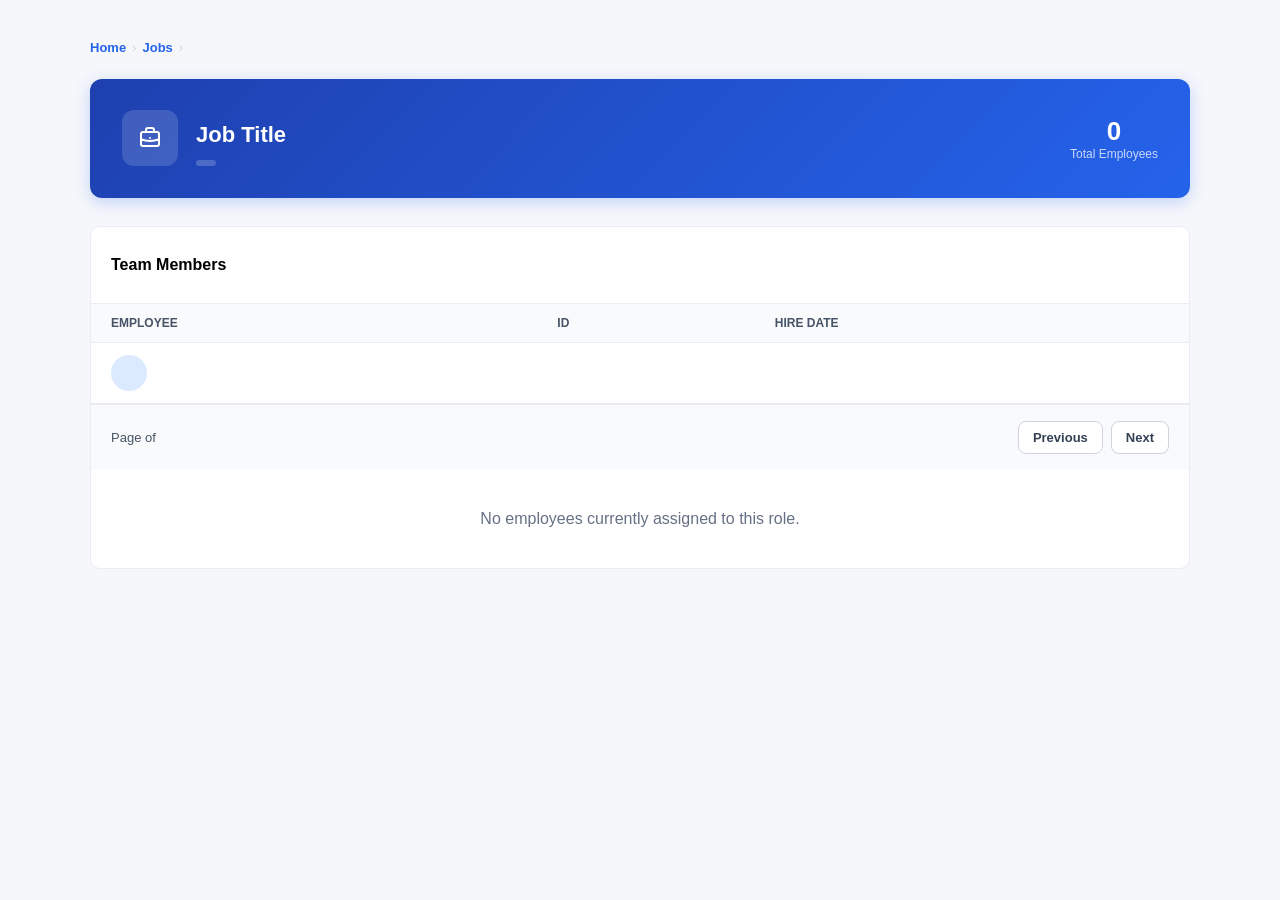
==== HR-Management-Frontend/src/main/resources/templates/job/employees.html @ a3de0bb5 "Merge pull request #10 from KhushiTomarDev/khushi Modified job templates and job controller" ====
<!DOCTYPE html>
<html lang="en" xmlns:th="http://www.thymeleaf.org">
<head>
    <meta charset="UTF-8" />
    <meta name="viewport" content="width=device-width, initial-scale=1.0" />
    <!-- Updated line below to use standard concatenation to fix the parsing error -->
    <title th:text="${job != null} ? ${job.jobTitle} + ' – Employees' : 'Job Employees'">Job Employees</title>
    <link rel="stylesheet" th:href="@{/css/style.css}" />
    <style>
        body { background: #f6f7fb; font-family: 'Inter', sans-serif; }
        .page-wrap { width: min(1100px, 100%); margin: 0 auto; padding: 32px 24px; }
        
        .breadcrumb { display: flex; align-items: center; gap: 6px; font-size: 13px; color: #667085; margin-bottom: 24px; }
        .breadcrumb a { color: #2563eb; text-decoration: none; font-weight: 600; }
        .breadcrumb .sep { color: #d0d5dd; }

        .job-hero {
            background: linear-gradient(135deg, #1e40af 0%, #2563eb 100%);
            border-radius: 12px; padding: 28px 32px; color: #fff;
            display: flex; align-items: center; justify-content: space-between;
            gap: 24px; margin-bottom: 28px; box-shadow: 0 4px 16px rgba(37,99,235,.25);
        }

        .job-icon {
            width: 56px; height: 56px; background: rgba(255,255,255,.15);
            border-radius: 12px; display: flex; align-items: center; justify-content: center;
        }

        .job-hero h1 { font-size: 22px; font-weight: 700; margin-bottom: 4px; }
        .job-id-label { display: inline-flex; padding: 3px 10px; background: rgba(255,255,255,.2); border-radius: 999px; font-size: 12px; font-weight: 700; }

        .salary-chip { display: flex; flex-direction: column; align-items: center; padding: 6px 14px; background: rgba(255,255,255,.15); border-radius: 8px; font-size: 12px; }
        .salary-chip strong { font-size: 15px; font-weight: 700; }

        .table-card { background: #fff; border: 1px solid #eaecf0; border-radius: 10px; overflow: hidden; }
        .table-card-header { display: flex; align-items: center; justify-content: space-between; padding: 16px 20px; border-bottom: 1px solid #eaecf0; }
        
        .data-table { width: 100%; border-collapse: collapse; }
        .data-table th, .data-table td { padding: 12px 20px; border-bottom: 1px solid #eaecf0; text-align: left; font-size: 13px; }
        .data-table th { background: #f9fafb; color: #475467; font-weight: 700; text-transform: uppercase; font-size: 12px; }

        .pagination-footer { padding: 16px 20px; display: flex; align-items: center; justify-content: space-between; background: #f9fafb; border-top: 1px solid #eaecf0; }
        .btn-pagination { padding: 8px 14px; border: 1px solid #d0d5dd; border-radius: 8px; text-decoration: none; color: #344054; background: #fff; font-size: 13px; font-weight: 600; }
        .btn-pagination--disabled { color: #d0d5dd; pointer-events: none; background: #fcfcfc; }
        
        .avatar { width: 36px; height: 36px; border-radius: 50%; background: #dbeafe; color: #1e40af; font-weight: 800; display: inline-flex; align-items: center; justify-content: center; }
    </style>
</head>
<body>

<div class="page-wrap">
    <nav class="breadcrumb">
        <a th:href="@{/}">Home</a>
        <span class="sep">›</span>
        <a th:href="@{/jobs}">Jobs</a>
        <span class="sep">›</span>
        <!-- Fixed breadcrumb logic -->
        <span th:text="${job != null} ? ${job.jobTitle} : 'Employees'"></span>
    </nav>

    <!-- Job Details -->
    <div class="job-hero" th:if="${job != null}">
        <div style="display: flex; align-items: center; gap: 18px;">
            <div class="job-icon">
                <svg width="24" height="24" fill="none" viewBox="0 0 24 24" stroke="white">
                    <path stroke-linecap="round" stroke-linejoin="round" stroke-width="2" d="M21 13.255A23.931 23.931 0 0112 15c-3.183 0-6.22-.62-9-1.745M16 6V4a2 2 0 00-2-2h-4a2 2 0 00-2 2v2m4 6h.01M5 20h14a2 2 0 002-2V8a2 2 0 00-2-2H5a2 2 0 00-2 2v10a2 2 0 002 2z"/>
                </svg>
            </div>
            <div>
                <h1 th:text="${job.jobTitle}">Job Title</h1>
                <span class="job-id-label" th:text="'ID: ' + ${job.jobId}"></span>
            </div>
        </div>
        <div style="text-align: center;">
            <div style="font-size: 26px; font-weight: 800;" th:text="${employeeCount}">0</div>
            <div style="font-size: 12px; opacity: .75;">Total Employees</div>
        </div>
    </div>

    <!-- Table -->
    <div class="table-card">
        <div class="table-card-header">
            <h2 style="font-size: 16px; font-weight: 600;">Team Members</h2>
        </div>

        <table class="data-table" th:if="${!employees.isEmpty()}">
            <thead>
                <tr>
                    <th>Employee</th>
                    <th>ID</th>
                    <th>Hire Date</th>
                </tr>
            </thead>
            <tbody>
                <tr th:each="emp : ${employees}">
                    <td>
                        <div style="display: flex; align-items: center; gap: 12px;">
                            <div class="avatar" th:text="${emp.firstName.substring(0,1)}"></div>
                            <div>
                                <div style="font-weight: 600;" th:text="${emp.firstName} + ' ' + ${emp.lastName}"></div>
                                <div style="font-size: 12px; color: #667085;" th:text="${emp.email}"></div>
                            </div>
                        </div>
                    </td>
                    <td th:text="${emp.employeeId}"></td>
                    <td th:text="${#temporals.format(emp.hireDate, 'MMM dd, yyyy')}"></td>
                </tr>
            </tbody>
        </table>

        <!-- Pagination Footer -->
        <div class="pagination-footer" th:if="${totalPages > 1}">
            <div style="font-size: 13px; color: #475467;">
                Page <span th:text="${currentPage + 1}" style="font-weight: 700;"></span> of <span th:text="${totalPages}" style="font-weight: 700;"></span>
            </div>
            <div style="display: flex; gap: 8px;">
                <a th:href="@{/jobs/{id}/employees(id=${jobId}, page=${currentPage - 1})}"
                   class="btn-pagination" th:classappend="${!hasPrevious} ? 'btn-pagination--disabled'">Previous</a>
                <a th:href="@{/jobs/{id}/employees(id=${jobId}, page=${currentPage + 1})}"
                   class="btn-pagination" th:classappend="${!hasNext} ? 'btn-pagination--disabled'">Next</a>
            </div>
        </div>

        <div th:if="${employees.isEmpty()}" style="padding: 40px; text-align: center; color: #667085;">
            No employees currently assigned to this role.
        </div>
    </div>
</div>

</body>
</html>
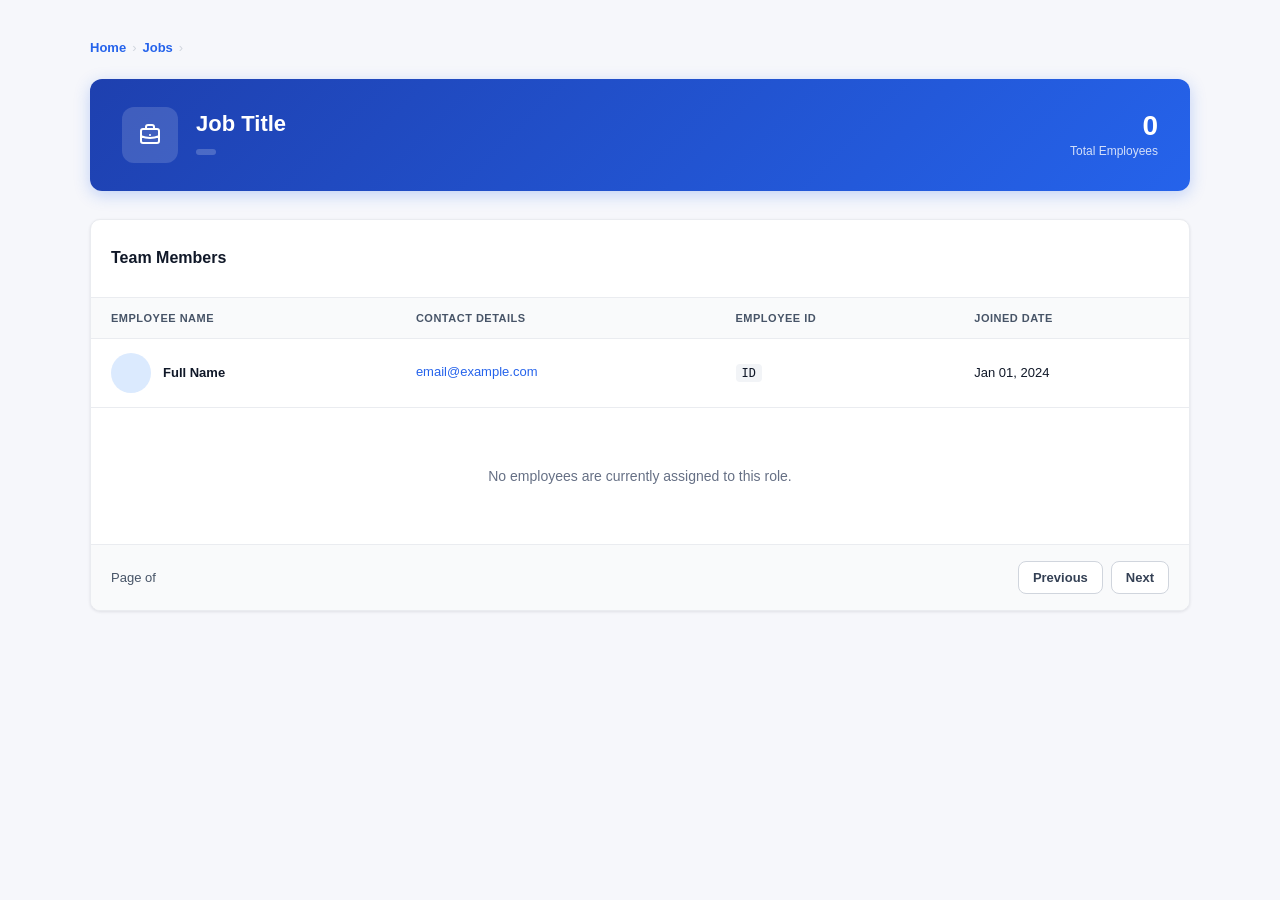
==== commit 514696b8: "Merge pull request #12 from KhushiTomarDev/khushi Updated Employee.html" ====
--- a/HR-Management-Frontend/src/main/resources/templates/job/employees.html
+++ b/HR-Management-Frontend/src/main/resources/templates/job/employees.html
@@ -3,11 +3,10 @@
 <head>
     <meta charset="UTF-8" />
     <meta name="viewport" content="width=device-width, initial-scale=1.0" />
-    <!-- Updated line below to use standard concatenation to fix the parsing error -->
     <title th:text="${job != null} ? ${job.jobTitle} + ' – Employees' : 'Job Employees'">Job Employees</title>
     <link rel="stylesheet" th:href="@{/css/style.css}" />
     <style>
-        body { background: #f6f7fb; font-family: 'Inter', sans-serif; }
+        body { background: #f6f7fb; font-family: 'Inter', sans-serif; color: #101828; }
         .page-wrap { width: min(1100px, 100%); margin: 0 auto; padding: 32px 24px; }
         
         .breadcrumb { display: flex; align-items: center; gap: 6px; font-size: 13px; color: #667085; margin-bottom: 24px; }
@@ -26,43 +25,45 @@
             border-radius: 12px; display: flex; align-items: center; justify-content: center;
         }
 
-        .job-hero h1 { font-size: 22px; font-weight: 700; margin-bottom: 4px; }
+        .job-hero h1 { font-size: 22px; font-weight: 700; margin: 0 0 4px 0; }
         .job-id-label { display: inline-flex; padding: 3px 10px; background: rgba(255,255,255,.2); border-radius: 999px; font-size: 12px; font-weight: 700; }
 
-        .salary-chip { display: flex; flex-direction: column; align-items: center; padding: 6px 14px; background: rgba(255,255,255,.15); border-radius: 8px; font-size: 12px; }
-        .salary-chip strong { font-size: 15px; font-weight: 700; }
-
-        .table-card { background: #fff; border: 1px solid #eaecf0; border-radius: 10px; overflow: hidden; }
+        .table-card { background: #fff; border: 1px solid #eaecf0; border-radius: 10px; overflow: hidden; box-shadow: 0 1px 3px rgba(16,24,40,.1); }
         .table-card-header { display: flex; align-items: center; justify-content: space-between; padding: 16px 20px; border-bottom: 1px solid #eaecf0; }
         
         .data-table { width: 100%; border-collapse: collapse; }
-        .data-table th, .data-table td { padding: 12px 20px; border-bottom: 1px solid #eaecf0; text-align: left; font-size: 13px; }
-        .data-table th { background: #f9fafb; color: #475467; font-weight: 700; text-transform: uppercase; font-size: 12px; }
+        .data-table th, .data-table td { padding: 14px 20px; border-bottom: 1px solid #eaecf0; text-align: left; font-size: 13px; vertical-align: middle; }
+        .data-table th { background: #f9fafb; color: #475467; font-weight: 700; text-transform: uppercase; font-size: 11px; letter-spacing: 0.5px; }
+
+        .contact-info { display: flex; flex-direction: column; gap: 2px; }
+        .contact-email { color: #2563eb; font-weight: 500; text-decoration: none; }
+        .contact-phone { color: #667085; font-size: 12px; }
 
         .pagination-footer { padding: 16px 20px; display: flex; align-items: center; justify-content: space-between; background: #f9fafb; border-top: 1px solid #eaecf0; }
-        .btn-pagination { padding: 8px 14px; border: 1px solid #d0d5dd; border-radius: 8px; text-decoration: none; color: #344054; background: #fff; font-size: 13px; font-weight: 600; }
-        .btn-pagination--disabled { color: #d0d5dd; pointer-events: none; background: #fcfcfc; }
+        .btn-pagination { padding: 8px 14px; border: 1px solid #d0d5dd; border-radius: 8px; text-decoration: none; color: #344054; background: #fff; font-size: 13px; font-weight: 600; transition: background 0.2s; }
+        .btn-pagination:hover:not(.btn-pagination--disabled) { background: #f9fafb; }
+        .btn-pagination--disabled { color: #d0d5dd; pointer-events: none; background: #fcfcfc; border-color: #f2f4f7; }
         
-        .avatar { width: 36px; height: 36px; border-radius: 50%; background: #dbeafe; color: #1e40af; font-weight: 800; display: inline-flex; align-items: center; justify-content: center; }
+        .avatar { width: 40px; height: 40px; border-radius: 50%; background: #dbeafe; color: #1e40af; font-weight: 800; display: inline-flex; align-items: center; justify-content: center; flex-shrink: 0; }
     </style>
 </head>
 <body>
 
 <div class="page-wrap">
+    <!-- Breadcrumbs -->
     <nav class="breadcrumb">
         <a th:href="@{/}">Home</a>
         <span class="sep">›</span>
         <a th:href="@{/jobs}">Jobs</a>
         <span class="sep">›</span>
-        <!-- Fixed breadcrumb logic -->
         <span th:text="${job != null} ? ${job.jobTitle} : 'Employees'"></span>
     </nav>
 
-    <!-- Job Details -->
+    <!-- Job Header Summary -->
     <div class="job-hero" th:if="${job != null}">
         <div style="display: flex; align-items: center; gap: 18px;">
             <div class="job-icon">
-                <svg width="24" height="24" fill="none" viewBox="0 0 24 24" stroke="white">
+                <svg width="24" height="24" fill="none" viewBox="0 0 24 24" stroke="currentColor">
                     <path stroke-linecap="round" stroke-linejoin="round" stroke-width="2" d="M21 13.255A23.931 23.931 0 0112 15c-3.183 0-6.22-.62-9-1.745M16 6V4a2 2 0 00-2-2h-4a2 2 0 00-2 2v2m4 6h.01M5 20h14a2 2 0 002-2V8a2 2 0 00-2-2H5a2 2 0 00-2 2v10a2 2 0 002 2z"/>
                 </svg>
             </div>
@@ -71,44 +72,58 @@
                 <span class="job-id-label" th:text="'ID: ' + ${job.jobId}"></span>
             </div>
         </div>
-        <div style="text-align: center;">
-            <div style="font-size: 26px; font-weight: 800;" th:text="${employeeCount}">0</div>
-            <div style="font-size: 12px; opacity: .75;">Total Employees</div>
+        <div style="text-align: right;">
+            <div style="font-size: 28px; font-weight: 800; line-height: 1;" th:text="${employeeCount}">0</div>
+            <div style="font-size: 12px; opacity: .8; margin-top: 4px;">Total Employees</div>
         </div>
     </div>
 
-    <!-- Table -->
+    <!-- Main Table Container -->
     <div class="table-card">
         <div class="table-card-header">
-            <h2 style="font-size: 16px; font-weight: 600;">Team Members</h2>
+            <h2 style="font-size: 16px; font-weight: 700;">Team Members</h2>
         </div>
 
         <table class="data-table" th:if="${!employees.isEmpty()}">
             <thead>
                 <tr>
-                    <th>Employee</th>
-                    <th>ID</th>
-                    <th>Hire Date</th>
+                    <th>Employee Name</th>
+                    <th>Contact Details</th>
+                    <th>Employee ID</th>
+                    <th>Joined Date</th>
                 </tr>
             </thead>
             <tbody>
                 <tr th:each="emp : ${employees}">
                     <td>
                         <div style="display: flex; align-items: center; gap: 12px;">
+                            <!-- Initials Avatar -->
                             <div class="avatar" th:text="${emp.firstName.substring(0,1)}"></div>
-                            <div>
-                                <div style="font-weight: 600;" th:text="${emp.firstName} + ' ' + ${emp.lastName}"></div>
-                                <div style="font-size: 12px; color: #667085;" th:text="${emp.email}"></div>
-                            </div>
+                            <div style="font-weight: 600;" th:text="${emp.firstName} + ' ' + ${emp.lastName}">Full Name</div>
                         </div>
                     </td>
-                    <td th:text="${emp.employeeId}"></td>
-                    <td th:text="${#temporals.format(emp.hireDate, 'MMM dd, yyyy')}"></td>
+                    <td>
+                        <div class="contact-info">
+                            <!-- Email -->
+                            <span class="contact-email" th:text="${emp.email}">email@example.com</span>
+                            <!-- Phone Number -->
+                            <span class="contact-phone" th:text="${emp.phoneNumber != null ? emp.phoneNumber : 'No phone listed'}"></span>
+                        </div>
+                    </td>
+                    <td>
+                        <code style="background: #f2f4f7; padding: 2px 6px; border-radius: 4px; font-size: 12px;" th:text="${emp.employeeId}">ID</code>
+                    </td>
+                    <td th:text="${#temporals.format(emp.hireDate, 'MMM dd, yyyy')}">Jan 01, 2024</td>
                 </tr>
             </tbody>
         </table>
 
-        <!-- Pagination Footer -->
+        <!-- Empty State -->
+        <div th:if="${employees.isEmpty()}" style="padding: 60px 20px; text-align: center;">
+            <div style="color: #667085; font-size: 14px;">No employees are currently assigned to this role.</div>
+        </div>
+
+        <!-- Pagination -->
         <div class="pagination-footer" th:if="${totalPages > 1}">
             <div style="font-size: 13px; color: #475467;">
                 Page <span th:text="${currentPage + 1}" style="font-weight: 700;"></span> of <span th:text="${totalPages}" style="font-weight: 700;"></span>
@@ -120,10 +135,6 @@
                    class="btn-pagination" th:classappend="${!hasNext} ? 'btn-pagination--disabled'">Next</a>
             </div>
         </div>
-
-        <div th:if="${employees.isEmpty()}" style="padding: 40px; text-align: center; color: #667085;">
-            No employees currently assigned to this role.
-        </div>
     </div>
 </div>
 
